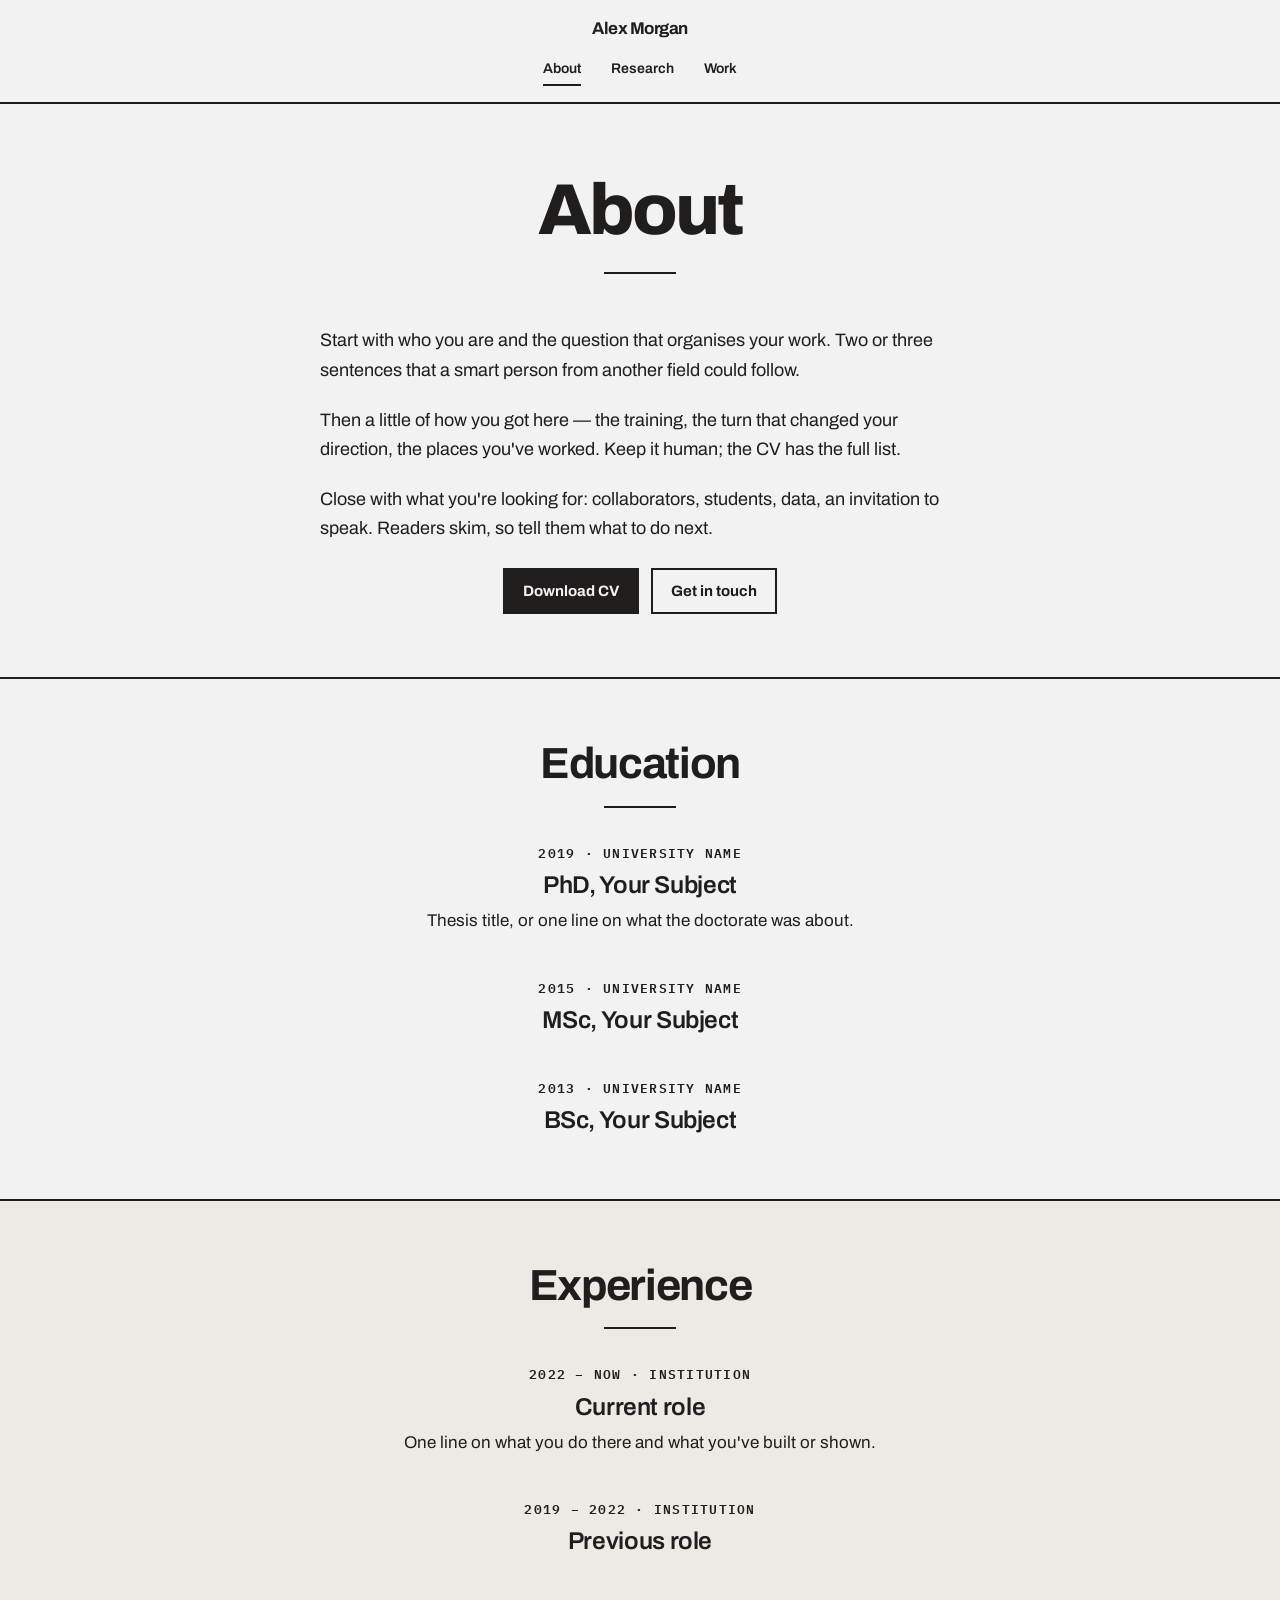
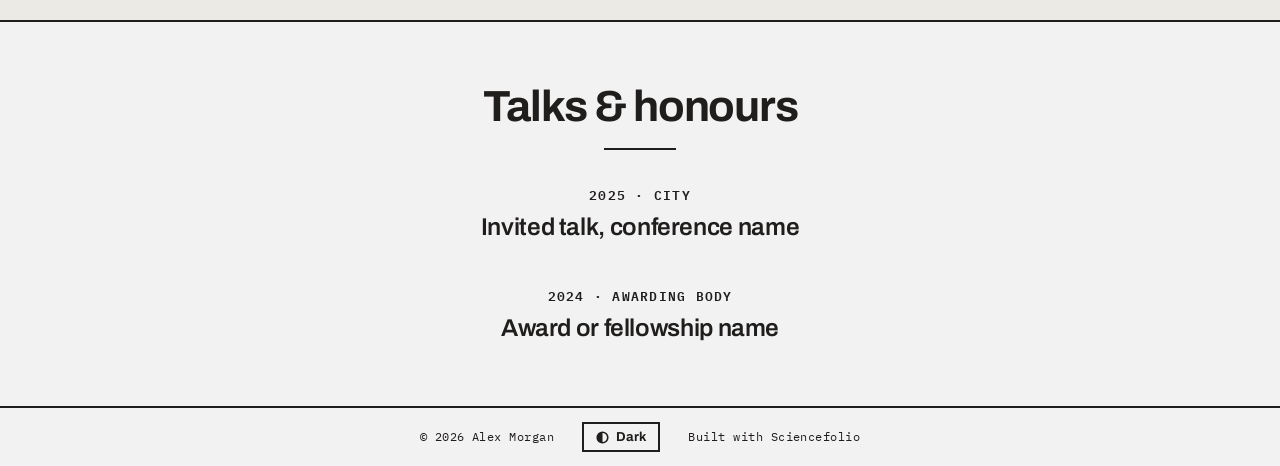
==== about.html @ dd4a6108 "Initial commit" ====
<!doctype html>
<html lang="en">
<head>
<meta charset="utf-8">
<meta name="viewport" content="width=device-width, initial-scale=1">
<title>About · Alex Morgan</title>
<meta name="description" content="Biography, education and experience of Alex Morgan.">
<link rel="icon" href="images/favicon.svg" type="image/svg+xml">
<link rel="preconnect" href="https://fonts.googleapis.com">
<link rel="preconnect" href="https://fonts.gstatic.com" crossorigin>
<link rel="stylesheet" href="https://fonts.googleapis.com/css2?family=Archivo:wght@300;400;600;700;800&family=IBM+Plex+Mono:wght@400;600&family=Fraunces:ital,opsz,wght@0,9..144,300..700;1,9..144,300..700&display=swap">
<link rel="stylesheet" href="css/tokens.css">
<link rel="stylesheet" href="css/site.css">
<script src="js/theme.js"></script>
</head>
<body>

<nav class="nav" aria-label="Main">
  <!-- EDIT: your name; links back to the home page -->
  <a class="nav-name" href="index.html">Alex Morgan</a>
  <a href="about.html" aria-current="page">About</a>
  <a href="research.html">Research</a>
  <a href="work.html">Work</a>
</nav>

<main>
  <header class="page-head">
    <h1>About</h1>
    <hr class="short-rule">
  </header>

  <section class="section flush-top">
    <div class="prose">
      <!-- EDIT: two or three paragraphs. Who you are, what you work on, what you want people to ask you about. -->
      <p>Start with who you are and the question that organises your work. Two or three sentences that a smart person from another field could follow.</p>
      <p>Then a little of how you got here — the training, the turn that changed your direction, the places you've worked. Keep it human; the CV has the full list.</p>
      <p>Close with what you're looking for: collaborators, students, data, an invitation to speak. Readers skim, so tell them what to do next.</p>
    </div>
    <div class="btn-row">
      <a class="btn" href="files/cv.pdf">Download CV</a>
      <a class="btn btn-line" href="index.html#contact">Get in touch</a>
    </div>
  </section>

  <!-- ============ EDUCATION ============ -->
  <section class="section" aria-labelledby="edu-h">
    <div class="wrap">
      <div class="section-head">
        <h2 id="edu-h">Education</h2>
        <hr class="short-rule">
      </div>
      <div class="entries">
        <article class="entry">
          <p class="when">2019 · University name</p>
          <h3>PhD, Your Subject</h3>
          <p>Thesis title, or one line on what the doctorate was about.</p>
        </article>
        <article class="entry">
          <p class="when">2015 · University name</p>
          <h3>MSc, Your Subject</h3>
        </article>
        <article class="entry">
          <p class="when">2013 · University name</p>
          <h3>BSc, Your Subject</h3>
        </article>
      </div>
    </div>
  </section>

  <!-- ============ EXPERIENCE ============ -->
  <section class="section tint" aria-labelledby="exp-h">
    <div class="wrap">
      <div class="section-head">
        <h2 id="exp-h">Experience</h2>
        <hr class="short-rule">
      </div>
      <div class="entries">
        <article class="entry">
          <p class="when">2022 – now · Institution</p>
          <h3>Current role</h3>
          <p>One line on what you do there and what you've built or shown.</p>
        </article>
        <article class="entry">
          <p class="when">2019 – 2022 · Institution</p>
          <h3>Previous role</h3>
        </article>
      </div>
    </div>
  </section>

  <!-- ============ TALKS & HONOURS ============ -->
  <section class="section" aria-labelledby="hon-h">
    <div class="wrap">
      <div class="section-head">
        <h2 id="hon-h">Talks &amp; honours</h2>
        <hr class="short-rule">
      </div>
      <div class="entries">
        <article class="entry">
          <p class="when">2025 · City</p>
          <h3>Invited talk, conference name</h3>
        </article>
        <article class="entry">
          <p class="when">2024 · Awarding body</p>
          <h3>Award or fellowship name</h3>
        </article>
      </div>
    </div>
  </section>
</main>

<footer class="foot">
  <a href="index.html">© 2026 Alex Morgan</a>
  <button type="button" class="toggle" data-theme-toggle aria-pressed="false"><svg viewBox="0 0 16 16" width="13" height="13" aria-hidden="true"><circle cx="8" cy="8" r="6.5" fill="none" stroke="currentColor" stroke-width="2"/><path d="M8 1.5a6.5 6.5 0 0 0 0 13z" fill="currentColor"/></svg><span data-theme-label>Dark</span></button>
  <a href="https://github.com/tuannguyen8390/sciencefolio" rel="noopener">Built with Sciencefolio</a>
</footer>

</body>
</html>
---- css/tokens.css ----
/* ==========================================================================
   SCIENCEFOLIO — tokens.css
   The only file most people need to edit. Three decisions:
   1) TYPE PACK   → set PACK in js/theme.js ('grotesk' default, or 'serif')
   2) ACCENT      → uncomment one line below (or write your own hex)
   3) COLORS      → paper / ink, if you want a different neutral
   ========================================================================== */

:root {
  /* ---- neutrals ------------------------------------------------------- */
  --paper: #f3f2f2;
  --ink: #201e1d;
  --surface: #eceae4;

  /* ---- 2) ACCENT ------------------------------------------------------
     Ships as plain ink: no color, no shared brand. Pick one (light + dark
     values; the dark one needs to be lighter so it stays readable).        */
  --accent-light: #201e1d;
  --accent-dark: #f3f2f2;
  /* --accent-light: #2545d3;  --accent-dark: #8aa2ff;   cobalt  */
  /* --accent-light: #1e6f50;  --accent-dark: #6fd1a8;   forest  */
  /* --accent-light: #b4552d;  --accent-dark: #f0a07c;   rust    */
  /* --accent-light: #6d28d9;  --accent-dark: #b99bff;   violet  */
  --accent: var(--accent-light);

  /* ---- 1) TYPE PACK 01 · GROTESK (default, STEM) ---------------------- */
  --font-display: 'Archivo', system-ui, sans-serif;
  --font-body: 'Archivo', system-ui, sans-serif;
  --font-label: 'IBM Plex Mono', ui-monospace, monospace;
  --font-statement: var(--font-body);
  --display-weight: 800;      /* name and page titles */
  --display-tracking: -0.04em;
  --display-leading: 0.95;
  --head-weight: 700;         /* section headings */
  --head-tracking: -0.03em;
  --title-weight: 600;        /* entry, column and chapter titles */
  --title-tracking: -0.015em;
  --emph-weight: 700;
  --emph-style: normal;
  --label-transform: none;
  --label-tracking: 0.04em;

  /* ---- layout --------------------------------------------------------- */
  --rule: 2px solid var(--ink);
  --edge: clamp(20px, 5vw, 56px);
  --wide: 960px;
  --measure: 64ch;
}

/* ---- 1) TYPE PACK 02 · SERIF (social science & humanities) -------------
   Activate by setting PACK = 'serif' in js/theme.js                       */
html[data-pack="serif"] {
  --font-display: 'Fraunces', Georgia, serif;
  --font-statement: 'Fraunces', Georgia, serif;
  --font-label: 'Archivo', system-ui, sans-serif;
  --display-weight: 600;
  --display-tracking: -0.015em;
  --display-leading: 1;
  --head-weight: 600;
  --head-tracking: -0.015em;
  --title-weight: 500;
  --title-tracking: -0.005em;
  --emph-weight: 600;
  --emph-style: italic;
  --label-transform: uppercase;
  --label-tracking: 0.1em;
}

/* ---- dark mode (toggle in the footer) ---------------------------------- */
html[data-theme="dark"] {
  --paper: #141312;
  --ink: #f3f2f2;
  --surface: #1d1b19;
  --accent: var(--accent-dark);
}
---- css/site.css ----
/* ==========================================================================
   SCIENCEFOLIO — site.css
   Structure and components. Everything reads from tokens.css — you should
   rarely need to touch this file.
   ========================================================================== */

*, *::before, *::after { box-sizing: border-box; }
html { -webkit-text-size-adjust: 100%; }
body {
  margin: 0;
  min-height: 100vh;
  display: flex;
  flex-direction: column;
  background: var(--paper);
  color: var(--ink);
  font-family: var(--font-body);
  font-size: 17px;
  line-height: 1.55;
  text-wrap: pretty;
}
main { flex: 1; }
a { color: var(--ink); text-underline-offset: 4px; text-decoration-thickness: 2px; }
a:hover { color: var(--accent); }
:focus-visible { outline: 2px solid var(--accent); outline-offset: 3px; }
::selection { background: var(--ink); color: var(--paper); }
img { max-width: 100%; display: block; }

/* ---- nav ---------------------------------------------------------------- */
.nav {
  border-bottom: var(--rule);
  display: flex;
  justify-content: center;
  flex-wrap: wrap;
  gap: 12px 30px;
  padding: 16px var(--edge);
  font-size: 14px;
  font-weight: 600;
}
.nav a { text-decoration: none; padding: 4px 0; border-bottom: 2px solid transparent; }
.nav a:hover, .nav a[aria-current="page"] { border-bottom-color: var(--accent); }
.nav a.nav-name {
  flex-basis: 100%;
  text-align: center;
  border-bottom: 0;
  padding: 0;
  font-family: var(--font-display);
  font-weight: var(--head-weight);
  font-size: 17px;
  letter-spacing: var(--head-tracking);
}
.nav a.nav-name:hover { color: var(--accent); }

/* ---- hero --------------------------------------------------------------- */
.hero {
  display: flex;
  flex-direction: column;
  align-items: center;
  text-align: center;
  padding: clamp(48px, 9vh, 96px) var(--edge) clamp(56px, 10vh, 104px);
}
.portrait { width: 152px; height: 152px; margin: 0; border: var(--rule); }
.portrait img { width: 100%; height: 100%; object-fit: cover; filter: grayscale(1) contrast(1.05); }
.hero h1 {
  font-family: var(--font-display);
  font-weight: var(--display-weight);
  font-size: clamp(40px, 6vw, 84px);
  line-height: var(--display-leading);
  letter-spacing: var(--display-tracking);
  margin: 28px 0 0;
}
.kicker {
  font-family: var(--font-label);
  font-size: 13px;
  font-weight: 600;
  letter-spacing: 0.12em;
  text-transform: uppercase;
  margin: 14px 0 0;
}
.short-rule { width: 72px; border: 0; border-top: 2px solid var(--accent); margin: 28px auto; }
.statement {
  font-family: var(--font-statement);
  font-weight: 300;
  font-size: clamp(19px, 2vw, 26px);
  line-height: 1.4;
  max-width: 36ch;
  margin: 0;
}
.statement strong { font-weight: var(--emph-weight); font-style: var(--emph-style); color: var(--accent); }
.profile-links {
  display: flex;
  flex-wrap: wrap;
  justify-content: center;
  gap: 8px 24px;
  margin: 28px 0 0;
  padding: 0;
  list-style: none;
  font-family: var(--font-label);
  font-size: 13px;
  font-weight: 600;
  letter-spacing: var(--label-tracking);
  text-transform: var(--label-transform);
}

/* ---- page head (inner pages) -------------------------------------------- */
.page-head { text-align: center; padding: clamp(48px, 8vh, 88px) var(--edge) 12px; }
.page-head h1 {
  font-family: var(--font-display);
  font-weight: var(--display-weight);
  font-size: clamp(40px, 6vw, 72px);
  line-height: var(--display-leading);
  letter-spacing: var(--display-tracking);
  margin: 0;
}
.page-head > .short-rule:last-child { margin-bottom: 4px; }
.page-head p { max-width: 52ch; margin: 18px auto 0; font-size: 19px; }

/* ---- sections ----------------------------------------------------------- */
.section { padding: clamp(44px, 7vh, 80px) var(--edge); border-top: var(--rule); }
.section.flush-top { border-top: 0; padding-top: clamp(28px, 4vh, 44px); }
.section.tint { background: var(--surface); }
.wrap { max-width: var(--wide); margin: 0 auto; }
.section-head { text-align: center; margin-bottom: 36px; }
.section-head h2 {
  font-family: var(--font-display);
  font-weight: var(--head-weight);
  font-size: clamp(28px, 3.4vw, 44px);
  line-height: 1;
  letter-spacing: var(--head-tracking);
  margin: 0;
}
.section-head .short-rule { margin: 20px auto 0; }
.more { text-align: center; margin-top: 28px; font-weight: 600; }
.prose { max-width: var(--measure); margin: 0 auto; font-size: 18px; line-height: 1.65; }
.prose p { margin: 0 0 1.1em; }

/* ---- centered columns (home: what I work on) -------------------------- */
.cols3 {
  display: grid;
  grid-template-columns: repeat(3, minmax(0, 1fr));
  gap: 44px 48px;
  text-align: center;
}
.col { display: flex; flex-direction: column; align-items: center; }
.col h3 {
  font-family: var(--font-display);
  font-weight: var(--title-weight);
  font-size: clamp(19px, 1.8vw, 23px);
  line-height: 1.15;
  letter-spacing: var(--title-tracking);
  margin: 0;
}
.col p { margin: 12px 0 0; max-width: 32ch; font-size: 16px; }
.col .tags { justify-content: center; margin-top: 16px; }

/* ---- centered entries (selected work, education, experience) ----------- */
.entries { max-width: var(--measure); margin: 0 auto; }
.entry { max-width: var(--measure); margin-left: auto; margin-right: auto; text-align: center; }
.entry:not([hidden]) ~ .entry:not([hidden]) { margin-top: 44px; }
.entry .when {
  font-family: var(--font-label);
  font-size: 12.5px;
  font-weight: 600;
  letter-spacing: 0.1em;
  text-transform: uppercase;
  margin: 0 0 8px;
}
.entry h3 {
  font-family: var(--font-display);
  font-weight: var(--title-weight);
  font-size: clamp(20px, 1.9vw, 25px);
  line-height: 1.2;
  letter-spacing: var(--title-tracking);
  margin: 0;
}
.entry h3 a { text-decoration: none; }
.entry h3 a:hover { text-decoration: underline; text-decoration-thickness: 2px; text-underline-offset: 5px; }
.entry p:not(.when) { margin: 8px auto 0; max-width: 52ch; }

/* ---- tags --------------------------------------------------------------- */
/* Plain labels separated by dots. Boxes are reserved for things you can click. */
.tags { display: flex; flex-wrap: wrap; gap: 4px 0; }
.tag {
  font-family: var(--font-label);
  font-size: 12px;
  font-weight: 400;
  letter-spacing: 0.08em;
  text-transform: uppercase;
}
.tag + .tag::before { content: "·"; margin: 0 9px; }

/* ---- research chapters -------------------------------------------------- */
.chapters { max-width: 720px; margin: 0 auto; }
.chapter { text-align: center; }
.chapter + .chapter { margin-top: 96px; }
.figure { max-width: 520px; margin: 0 auto 30px; border: var(--rule); }
.figure img { width: 100%; height: auto; aspect-ratio: 16 / 9; object-fit: cover; filter: grayscale(1) contrast(1.05); }
.figure figcaption {
  border-top: var(--rule);
  padding: 10px 14px;
  font-family: var(--font-label);
  font-size: 12.5px;
  font-weight: 600;
  letter-spacing: var(--label-tracking);
  text-transform: var(--label-transform);
  text-align: left;
}
.chapter .when {
  font-family: var(--font-label);
  font-size: 12.5px;
  font-weight: 600;
  letter-spacing: 0.1em;
  text-transform: uppercase;
  margin: 0 0 10px;
}
.chapter h2 {
  font-family: var(--font-display);
  font-weight: var(--head-weight);
  font-size: clamp(26px, 3vw, 38px);
  line-height: 1.1;
  letter-spacing: var(--head-tracking);
  margin: 0;
}
.chapter p:not(.when) { max-width: 58ch; margin: 16px auto 0; font-size: 18px; line-height: 1.6; }
.chapter .tags { margin-top: 18px; }

/* ---- buttons ------------------------------------------------------------ */
.btn {
  display: inline-block;
  font-family: var(--font-body);
  font-weight: 700;
  font-size: 15px;
  line-height: 1.2;
  padding: 12px 18px;
  border: 2px solid var(--ink);
  background: var(--ink);
  color: var(--paper);
  text-decoration: none;
  cursor: pointer;
}
.btn:hover { background: var(--accent); border-color: var(--accent); color: var(--paper); }
.btn-line { background: transparent; color: var(--ink); }
.btn-line:hover { background: var(--ink); border-color: var(--ink); color: var(--paper); }
.btn-row { display: flex; flex-wrap: wrap; justify-content: center; gap: 12px; margin-top: 24px; }

/* ---- work page ---------------------------------------------------------- */
.filters { display: flex; flex-wrap: wrap; justify-content: center; gap: 8px; margin-bottom: 56px; }
.filter {
  font-family: var(--font-label);
  font-size: 12.5px;
  font-weight: 600;
  letter-spacing: 0.06em;
  text-transform: uppercase;
  background: transparent;
  color: var(--ink);
  border: 2px solid var(--ink);
  padding: 7px 14px;
  cursor: pointer;
}
.filter:hover { border-color: var(--accent); color: var(--accent); }
.filter[aria-pressed="true"] { background: var(--ink); color: var(--paper); }
.year-group { margin-bottom: 64px; }
.year-group:last-child { margin-bottom: 0; }
.year {
  font-family: var(--font-display);
  font-weight: 300;
  font-size: clamp(52px, 8vw, 104px);
  line-height: 1;
  letter-spacing: var(--display-tracking);
  text-align: center;
  margin: 0 0 36px;
}
.entry .authors strong { font-weight: 700; }
.entry .tags, .chapter .tags { justify-content: center; margin-top: 14px; }
.links { display: flex; flex-wrap: wrap; justify-content: center; gap: 10px; margin-top: 16px; }
.links a {
  font-family: var(--font-label);
  font-size: 12px;
  font-weight: 600;
  letter-spacing: 0.08em;
  text-transform: uppercase;
  text-decoration: none;
  border: 2px solid var(--ink);
  padding: 5px 11px;
}
.links a:hover { background: var(--ink); color: var(--paper); }

/* ---- footer ------------------------------------------------------------- */
.foot {
  border-top: var(--rule);
  display: flex;
  justify-content: center;
  align-items: center;
  flex-wrap: wrap;
  gap: 12px 28px;
  padding: 14px var(--edge);
  font-family: var(--font-label);
  font-size: 12px;
  letter-spacing: var(--label-tracking);
  text-transform: var(--label-transform);
}
.foot a { text-decoration: none; }
.foot a:hover { text-decoration: underline; }
.toggle {
  font-family: var(--font-body);
  font-size: 13px;
  font-weight: 700;
  letter-spacing: 0;
  text-transform: none;
  background: transparent;
  color: var(--ink);
  border: 2px solid var(--ink);
  padding: 6px 12px;
  cursor: pointer;
  display: inline-flex;
  align-items: center;
  gap: 7px;
}
.toggle:hover { border-color: var(--accent); color: var(--accent); }

/* ---- small screens ------------------------------------------------------ */
@media (max-width: 720px) {
  .cols3 { grid-template-columns: 1fr; }
  body { font-size: 16px; }
}
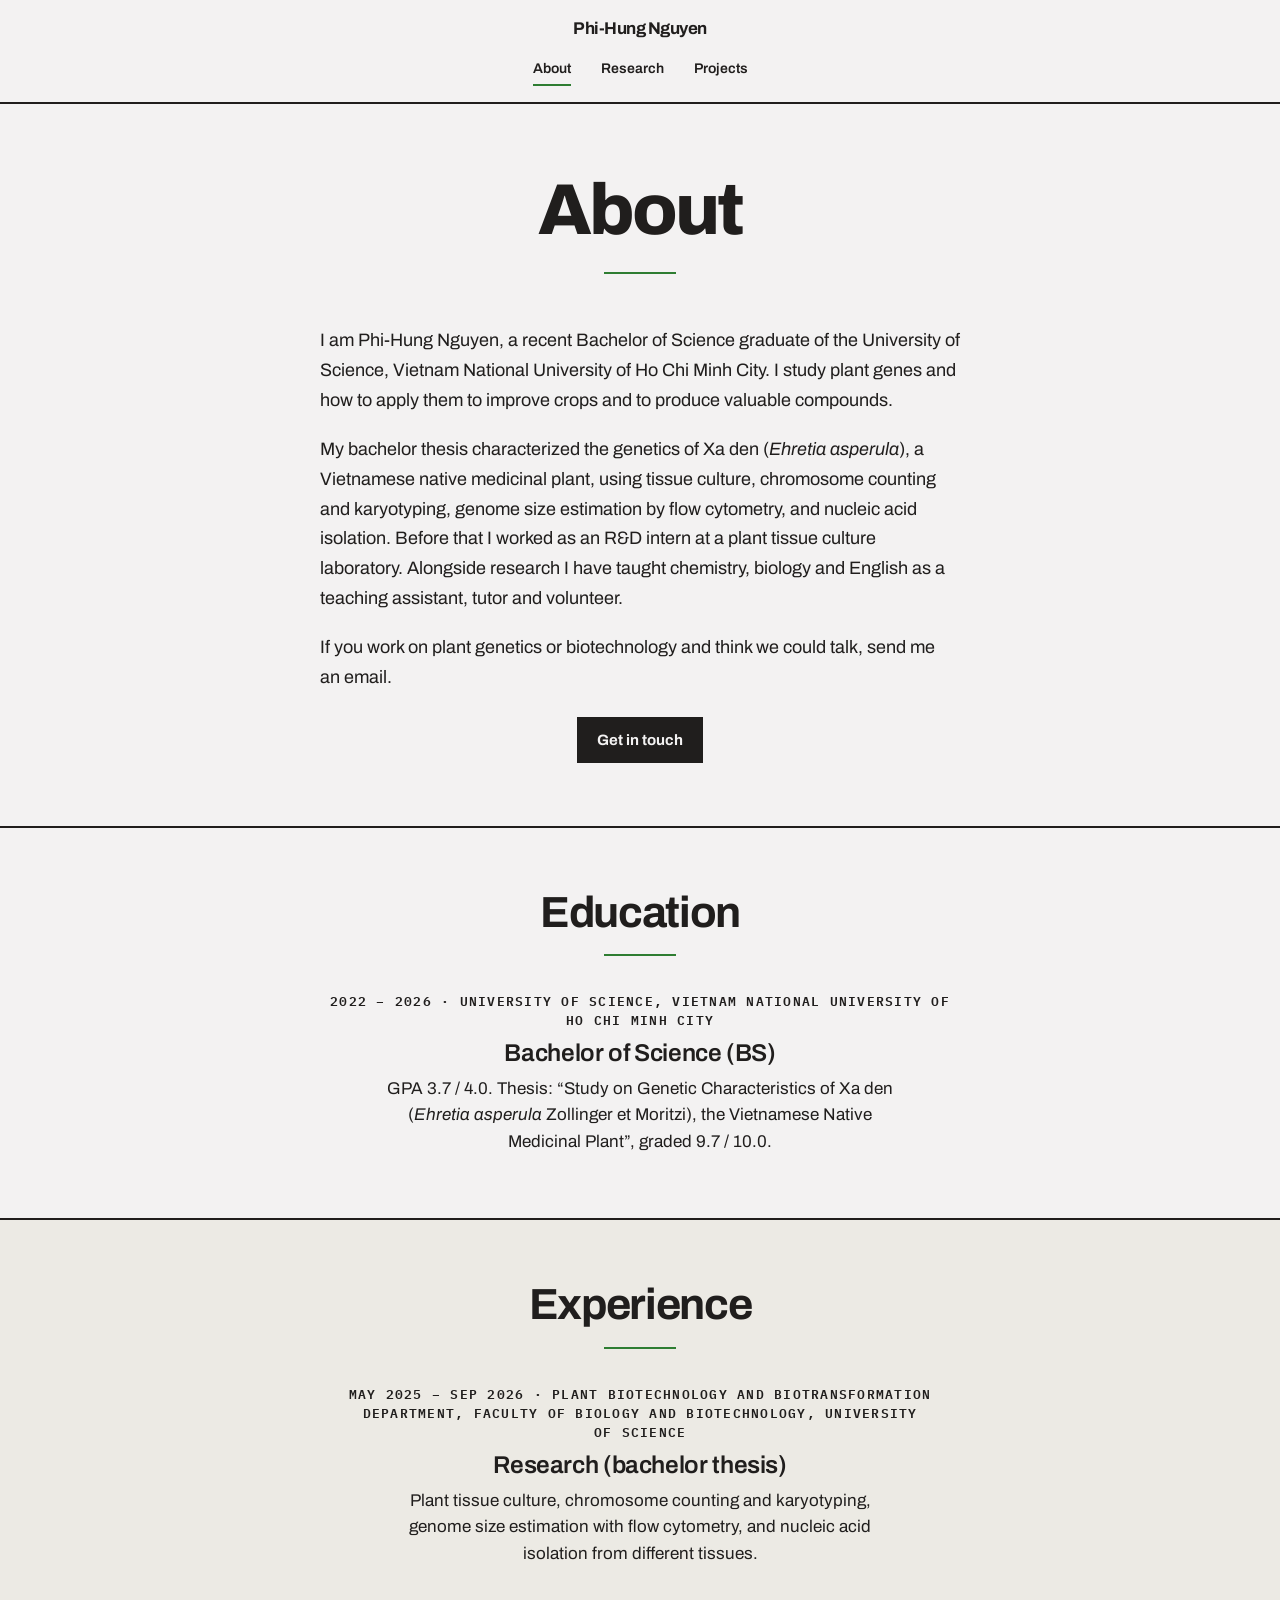
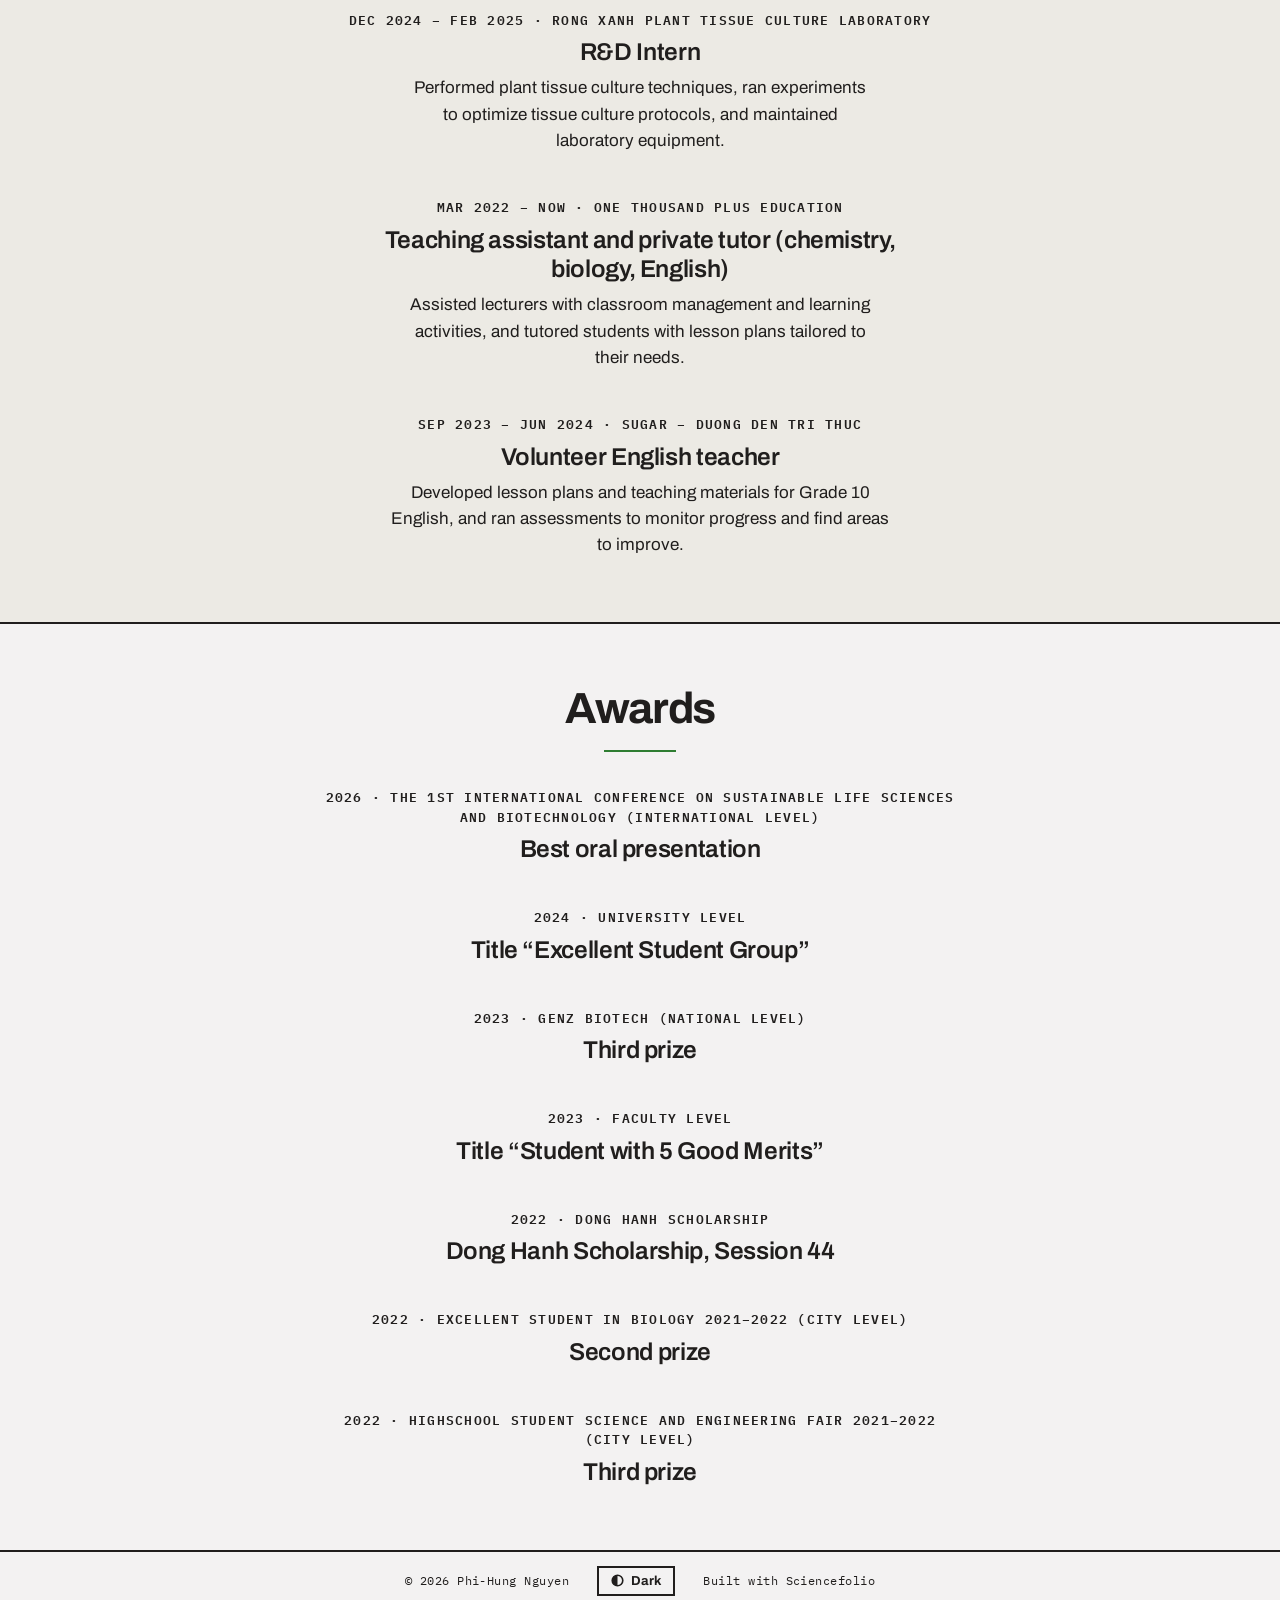
==== commit 77bc3831: "Add files via upload" ====
--- a/about.html
+++ b/about.html
@@ -3,12 +3,12 @@
 <head>
 <meta charset="utf-8">
 <meta name="viewport" content="width=device-width, initial-scale=1">
-<title>About · Alex Morgan</title>
-<meta name="description" content="Biography, education and experience of Alex Morgan.">
+<title>About · Phi-Hung Nguyen</title>
+<meta name="description" content="Biography, education and experience of Phi-Hung Nguyen.">
 <link rel="icon" href="images/favicon.svg" type="image/svg+xml">
 <link rel="preconnect" href="https://fonts.googleapis.com">
 <link rel="preconnect" href="https://fonts.gstatic.com" crossorigin>
-<link rel="stylesheet" href="https://fonts.googleapis.com/css2?family=Archivo:wght@300;400;600;700;800&family=IBM+Plex+Mono:wght@400;600&family=Fraunces:ital,opsz,wght@0,9..144,300..700;1,9..144,300..700&display=swap">
+<link rel="stylesheet" href="https://fonts.googleapis.com/css2?family=Archivo:wght@300;400;600;700;800&family=IBM+Plex+Mono:wght@400;600&display=swap">
 <link rel="stylesheet" href="css/tokens.css">
 <link rel="stylesheet" href="css/site.css">
 <script src="js/theme.js"></script>
@@ -16,11 +16,10 @@
 <body>
 
 <nav class="nav" aria-label="Main">
-  <!-- EDIT: your name; links back to the home page -->
-  <a class="nav-name" href="index.html">Alex Morgan</a>
+  <a class="nav-name" href="index.html">Phi-Hung Nguyen</a>
   <a href="about.html" aria-current="page">About</a>
   <a href="research.html">Research</a>
-  <a href="work.html">Work</a>
+  <a href="work.html">Projects</a>
 </nav>
 
 <main>
@@ -31,18 +30,15 @@
 
   <section class="section flush-top">
     <div class="prose">
-      <!-- EDIT: two or three paragraphs. Who you are, what you work on, what you want people to ask you about. -->
-      <p>Start with who you are and the question that organises your work. Two or three sentences that a smart person from another field could follow.</p>
-      <p>Then a little of how you got here — the training, the turn that changed your direction, the places you've worked. Keep it human; the CV has the full list.</p>
-      <p>Close with what you're looking for: collaborators, students, data, an invitation to speak. Readers skim, so tell them what to do next.</p>
+      <p>I am Phi-Hung Nguyen, a recent Bachelor of Science graduate of the University of Science, Vietnam National University of Ho Chi Minh City. I study plant genes and how to apply them to improve crops and to produce valuable compounds.</p>
+      <p>My bachelor thesis characterized the genetics of Xa den (<em>Ehretia asperula</em>), a Vietnamese native medicinal plant, using tissue culture, chromosome counting and karyotyping, genome size estimation by flow cytometry, and nucleic acid isolation. Before that I worked as an R&amp;D intern at a plant tissue culture laboratory. Alongside research I have taught chemistry, biology and English as a teaching assistant, tutor and volunteer.</p>
+      <p>If you work on plant genetics or biotechnology and think we could talk, send me an email.</p>
     </div>
     <div class="btn-row">
-      <a class="btn" href="files/cv.pdf">Download CV</a>
-      <a class="btn btn-line" href="index.html#contact">Get in touch</a>
+      <a class="btn" href="index.html#contact">Get in touch</a>
     </div>
   </section>
 
-  <!-- ============ EDUCATION ============ -->
   <section class="section" aria-labelledby="edu-h">
     <div class="wrap">
       <div class="section-head">
@@ -51,23 +47,14 @@
       </div>
       <div class="entries">
         <article class="entry">
-          <p class="when">2019 · University name</p>
-          <h3>PhD, Your Subject</h3>
-          <p>Thesis title, or one line on what the doctorate was about.</p>
-        </article>
-        <article class="entry">
-          <p class="when">2015 · University name</p>
-          <h3>MSc, Your Subject</h3>
-        </article>
-        <article class="entry">
-          <p class="when">2013 · University name</p>
-          <h3>BSc, Your Subject</h3>
+          <p class="when">2022 – 2026 · University of Science, Vietnam National University of Ho Chi Minh City</p>
+          <h3>Bachelor of Science (BS)</h3>
+          <p>GPA 3.7 / 4.0. Thesis: “Study on Genetic Characteristics of Xa den (<em>Ehretia asperula</em> Zollinger et Moritzi), the Vietnamese Native Medicinal Plant”, graded 9.7 / 10.0.</p>
         </article>
       </div>
     </div>
   </section>
 
-  <!-- ============ EXPERIENCE ============ -->
   <section class="section tint" aria-labelledby="exp-h">
     <div class="wrap">
       <div class="section-head">
@@ -76,33 +63,63 @@
       </div>
       <div class="entries">
         <article class="entry">
-          <p class="when">2022 – now · Institution</p>
-          <h3>Current role</h3>
-          <p>One line on what you do there and what you've built or shown.</p>
+          <p class="when">May 2025 – Sep 2026 · Plant Biotechnology and Biotransformation Department, Faculty of Biology and Biotechnology, University of Science</p>
+          <h3>Research (bachelor thesis)</h3>
+          <p>Plant tissue culture, chromosome counting and karyotyping, genome size estimation with flow cytometry, and nucleic acid isolation from different tissues.</p>
         </article>
         <article class="entry">
-          <p class="when">2019 – 2022 · Institution</p>
-          <h3>Previous role</h3>
+          <p class="when">Dec 2024 – Feb 2025 · Rong Xanh Plant Tissue Culture Laboratory</p>
+          <h3>R&amp;D Intern</h3>
+          <p>Performed plant tissue culture techniques, ran experiments to optimize tissue culture protocols, and maintained laboratory equipment.</p>
+        </article>
+        <article class="entry">
+          <p class="when">Mar 2022 – now · One Thousand Plus Education</p>
+          <h3>Teaching assistant and private tutor (chemistry, biology, English)</h3>
+          <p>Assisted lecturers with classroom management and learning activities, and tutored students with lesson plans tailored to their needs.</p>
+        </article>
+        <article class="entry">
+          <p class="when">Sep 2023 – Jun 2024 · SUGAR – Duong Den Tri Thuc</p>
+          <h3>Volunteer English teacher</h3>
+          <p>Developed lesson plans and teaching materials for Grade 10 English, and ran assessments to monitor progress and find areas to improve.</p>
         </article>
       </div>
     </div>
   </section>
 
-  <!-- ============ TALKS & HONOURS ============ -->
   <section class="section" aria-labelledby="hon-h">
     <div class="wrap">
       <div class="section-head">
-        <h2 id="hon-h">Talks &amp; honours</h2>
+        <h2 id="hon-h">Awards</h2>
         <hr class="short-rule">
       </div>
       <div class="entries">
         <article class="entry">
-          <p class="when">2025 · City</p>
-          <h3>Invited talk, conference name</h3>
+          <p class="when">2026 · The 1st International Conference on Sustainable Life Sciences and Biotechnology (international level)</p>
+          <h3>Best oral presentation</h3>
         </article>
         <article class="entry">
-          <p class="when">2024 · Awarding body</p>
-          <h3>Award or fellowship name</h3>
+          <p class="when">2024 · University level</p>
+          <h3>Title “Excellent Student Group”</h3>
+        </article>
+        <article class="entry">
+          <p class="when">2023 · GenZ Biotech (national level)</p>
+          <h3>Third prize</h3>
+        </article>
+        <article class="entry">
+          <p class="when">2023 · Faculty level</p>
+          <h3>Title “Student with 5 Good Merits”</h3>
+        </article>
+        <article class="entry">
+          <p class="when">2022 · Dong Hanh Scholarship</p>
+          <h3>Dong Hanh Scholarship, Session 44</h3>
+        </article>
+        <article class="entry">
+          <p class="when">2022 · Excellent student in Biology 2021–2022 (city level)</p>
+          <h3>Second prize</h3>
+        </article>
+        <article class="entry">
+          <p class="when">2022 · Highschool Student Science and Engineering Fair 2021–2022 (city level)</p>
+          <h3>Third prize</h3>
         </article>
       </div>
     </div>
@@ -110,7 +127,7 @@
 </main>
 
 <footer class="foot">
-  <a href="index.html">© 2026 Alex Morgan</a>
+  <a href="index.html">© 2026 Phi-Hung Nguyen</a>
   <button type="button" class="toggle" data-theme-toggle aria-pressed="false"><svg viewBox="0 0 16 16" width="13" height="13" aria-hidden="true"><circle cx="8" cy="8" r="6.5" fill="none" stroke="currentColor" stroke-width="2"/><path d="M8 1.5a6.5 6.5 0 0 0 0 13z" fill="currentColor"/></svg><span data-theme-label>Dark</span></button>
   <a href="https://github.com/tuannguyen8390/sciencefolio" rel="noopener">Built with Sciencefolio</a>
 </footer>
--- a/css/tokens.css
+++ b/css/tokens.css
@@ -15,8 +15,8 @@
   /* ---- 2) ACCENT ------------------------------------------------------
      Ships as plain ink: no color, no shared brand. Pick one (light + dark
      values; the dark one needs to be lighter so it stays readable).        */
-  --accent-light: #201e1d;
-  --accent-dark: #f3f2f2;
+  --accent-light: #2e7d32;
+  --accent-dark: #66bb6a;
   /* --accent-light: #2545d3;  --accent-dark: #8aa2ff;   cobalt  */
   /* --accent-light: #1e6f50;  --accent-dark: #6fd1a8;   forest  */
   /* --accent-light: #b4552d;  --accent-dark: #f0a07c;   rust    */
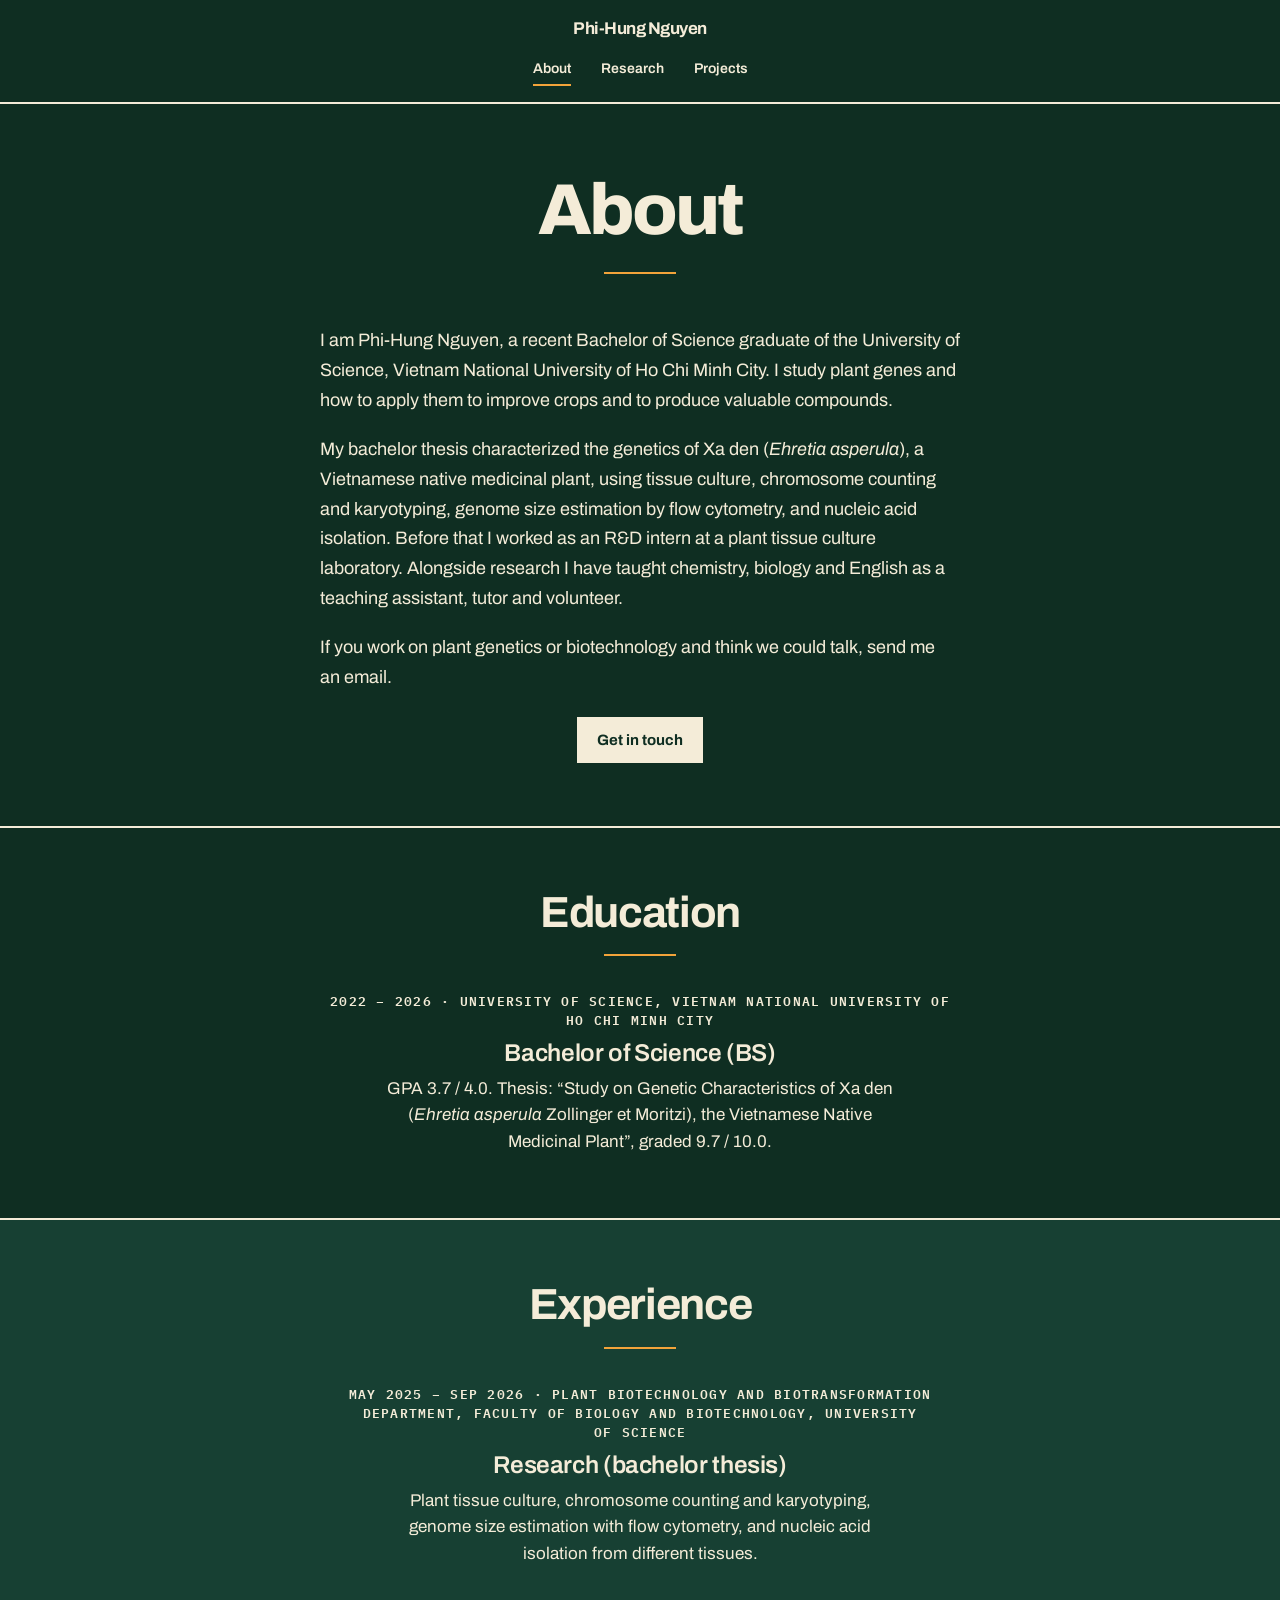
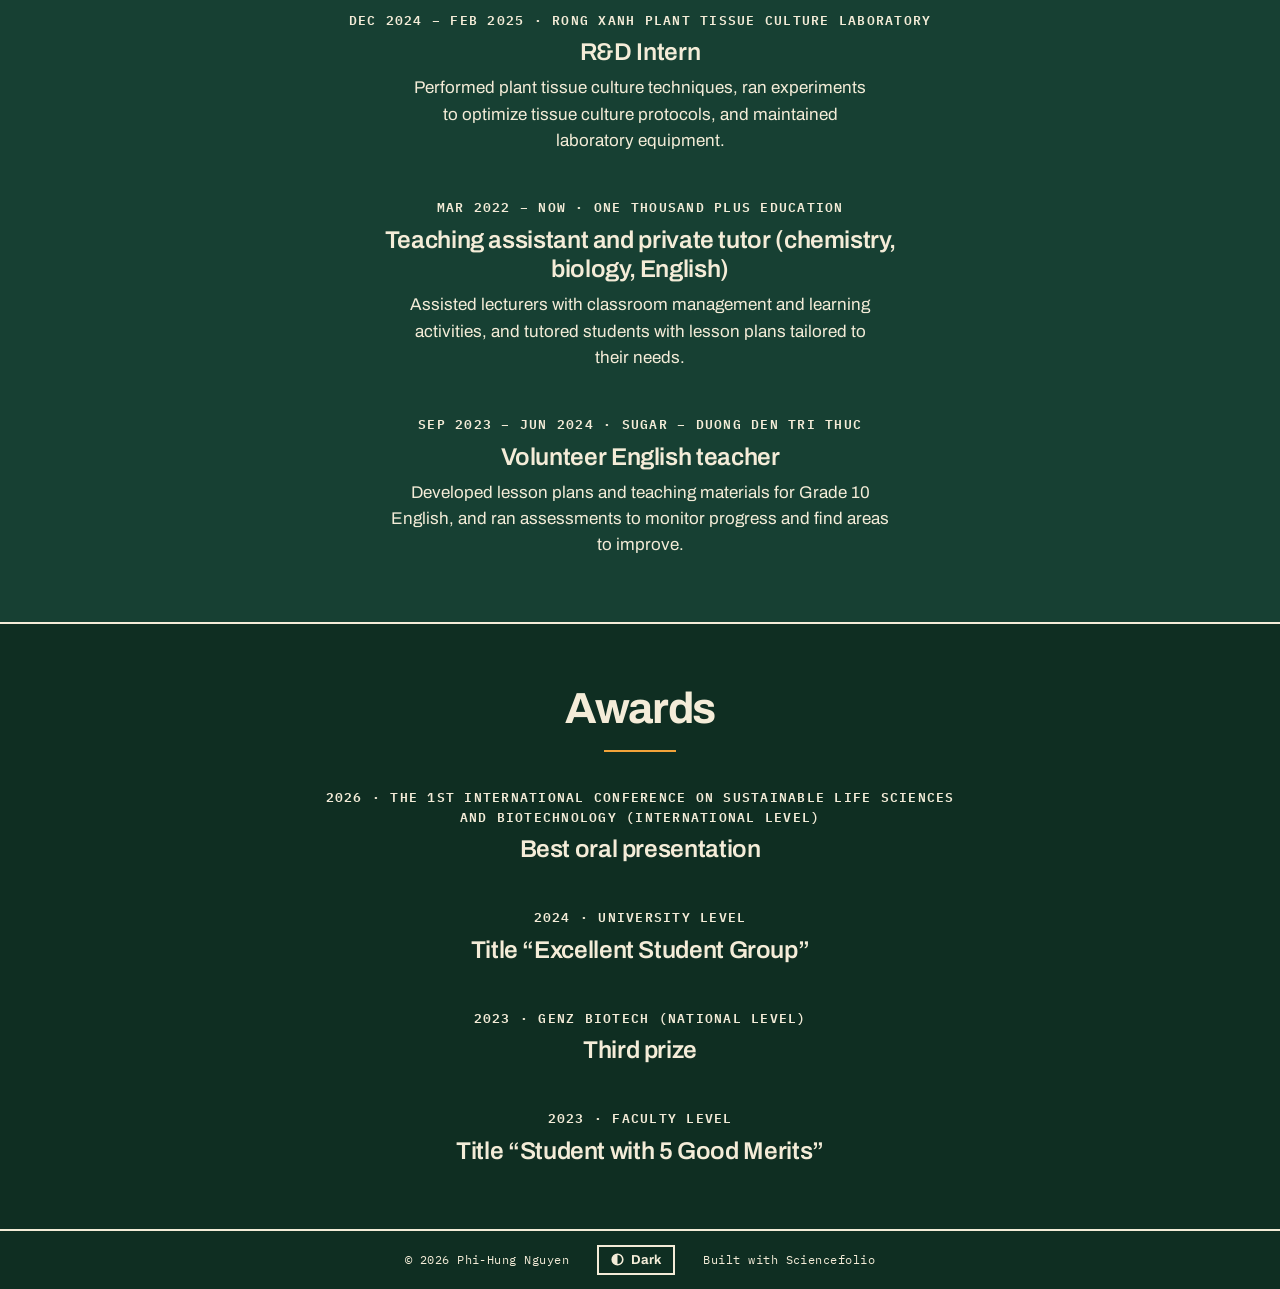
==== commit 1683366d: "Update about.html" ====
--- a/about.html
+++ b/about.html
@@ -108,19 +108,6 @@
         <article class="entry">
           <p class="when">2023 · Faculty level</p>
           <h3>Title “Student with 5 Good Merits”</h3>
-        </article>
-        <article class="entry">
-          <p class="when">2022 · Dong Hanh Scholarship</p>
-          <h3>Dong Hanh Scholarship, Session 44</h3>
-        </article>
-        <article class="entry">
-          <p class="when">2022 · Excellent student in Biology 2021–2022 (city level)</p>
-          <h3>Second prize</h3>
-        </article>
-        <article class="entry">
-          <p class="when">2022 · Highschool Student Science and Engineering Fair 2021–2022 (city level)</p>
-          <h3>Third prize</h3>
-        </article>
       </div>
     </div>
   </section>
--- a/css/tokens.css
+++ b/css/tokens.css
@@ -8,15 +8,15 @@
 
 :root {
   /* ---- neutrals ------------------------------------------------------- */
-  --paper: #f3f2f2;
-  --ink: #201e1d;
-  --surface: #eceae4;
+--paper: #0f2e22;
+--ink: #f4ecd8;
+--surface: #174033;
 
   /* ---- 2) ACCENT ------------------------------------------------------
      Ships as plain ink: no color, no shared brand. Pick one (light + dark
      values; the dark one needs to be lighter so it stays readable).        */
-  --accent-light: #2e7d32;
-  --accent-dark: #66bb6a;
+--accent-light: #f2a33a;
+--accent-dark: #ffb454;
   /* --accent-light: #2545d3;  --accent-dark: #8aa2ff;   cobalt  */
   /* --accent-light: #1e6f50;  --accent-dark: #6fd1a8;   forest  */
   /* --accent-light: #b4552d;  --accent-dark: #f0a07c;   rust    */
@@ -68,8 +68,8 @@
 
 /* ---- dark mode (toggle in the footer) ---------------------------------- */
 html[data-theme="dark"] {
-  --paper: #141312;
-  --ink: #f3f2f2;
-  --surface: #1d1b19;
+--paper: #0a2118;
+--ink: #f4ecd8;
+--surface: #102d22;
   --accent: var(--accent-dark);
 }
